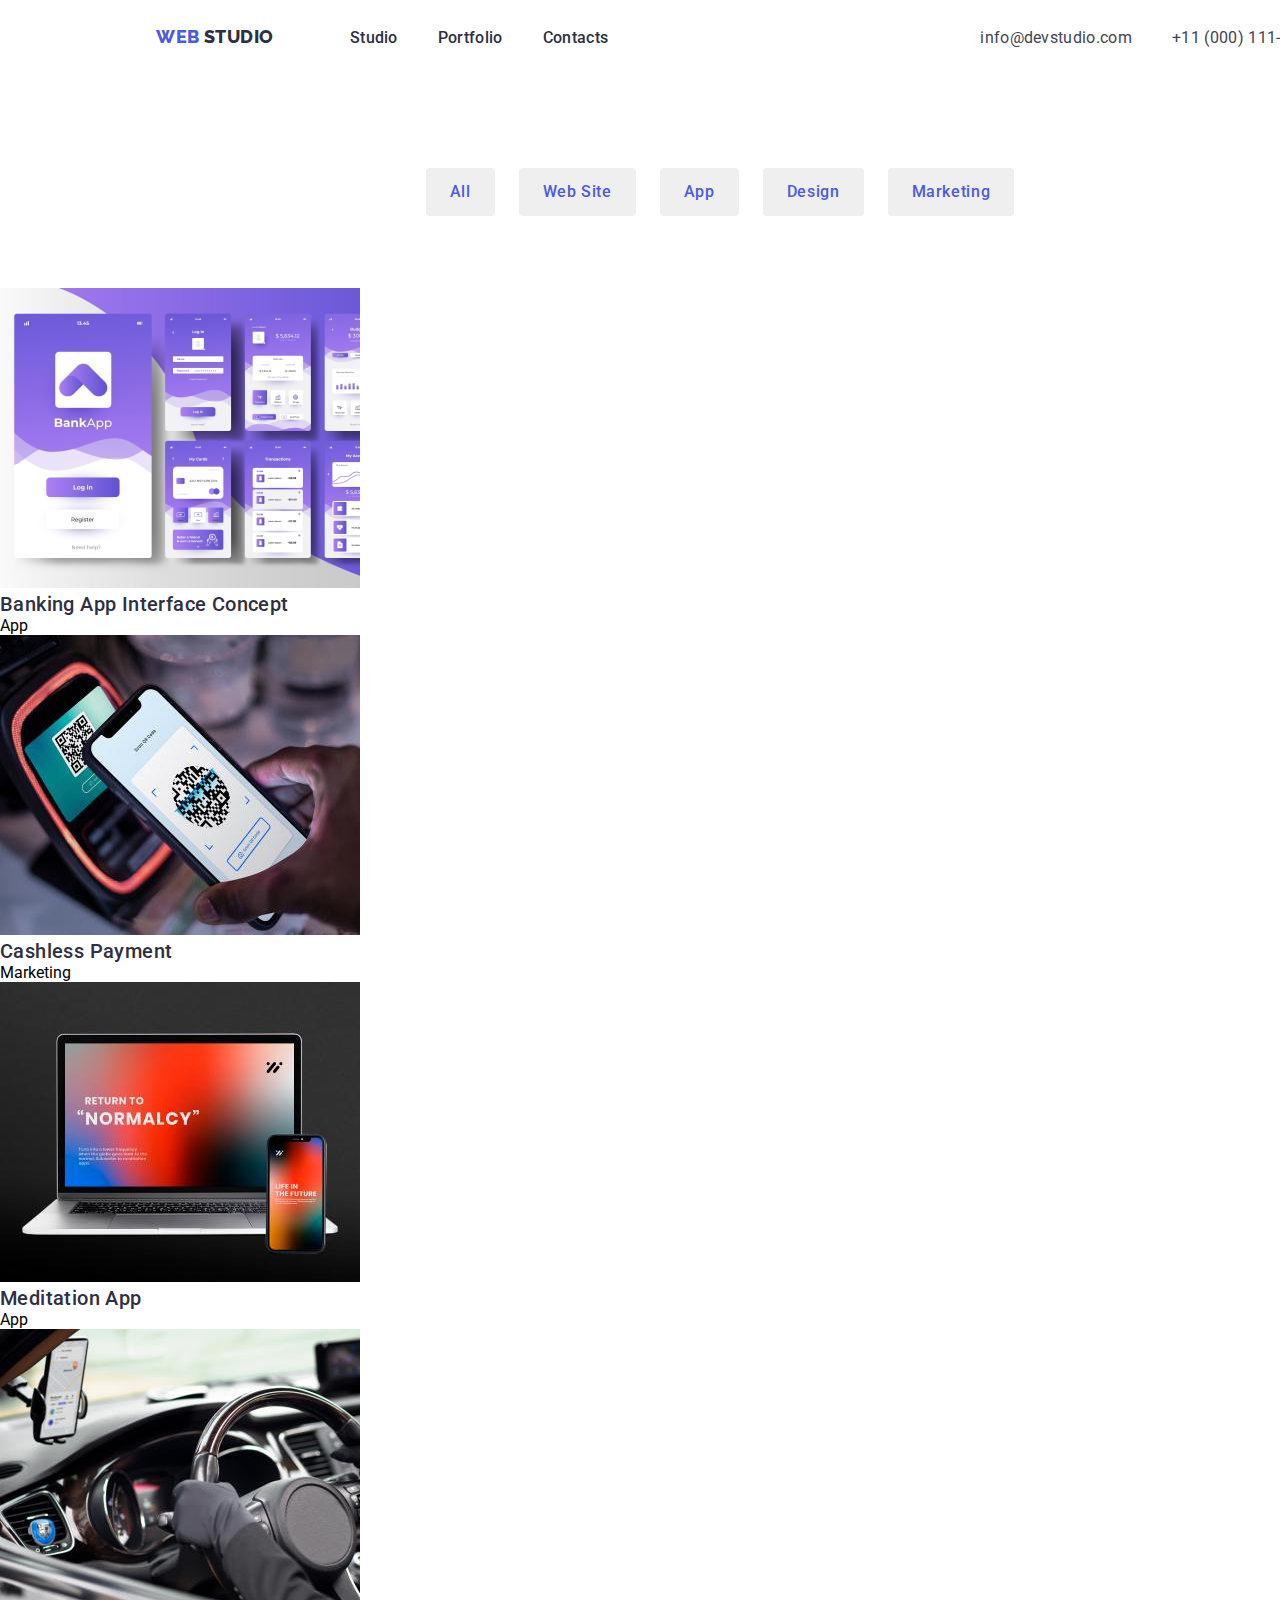
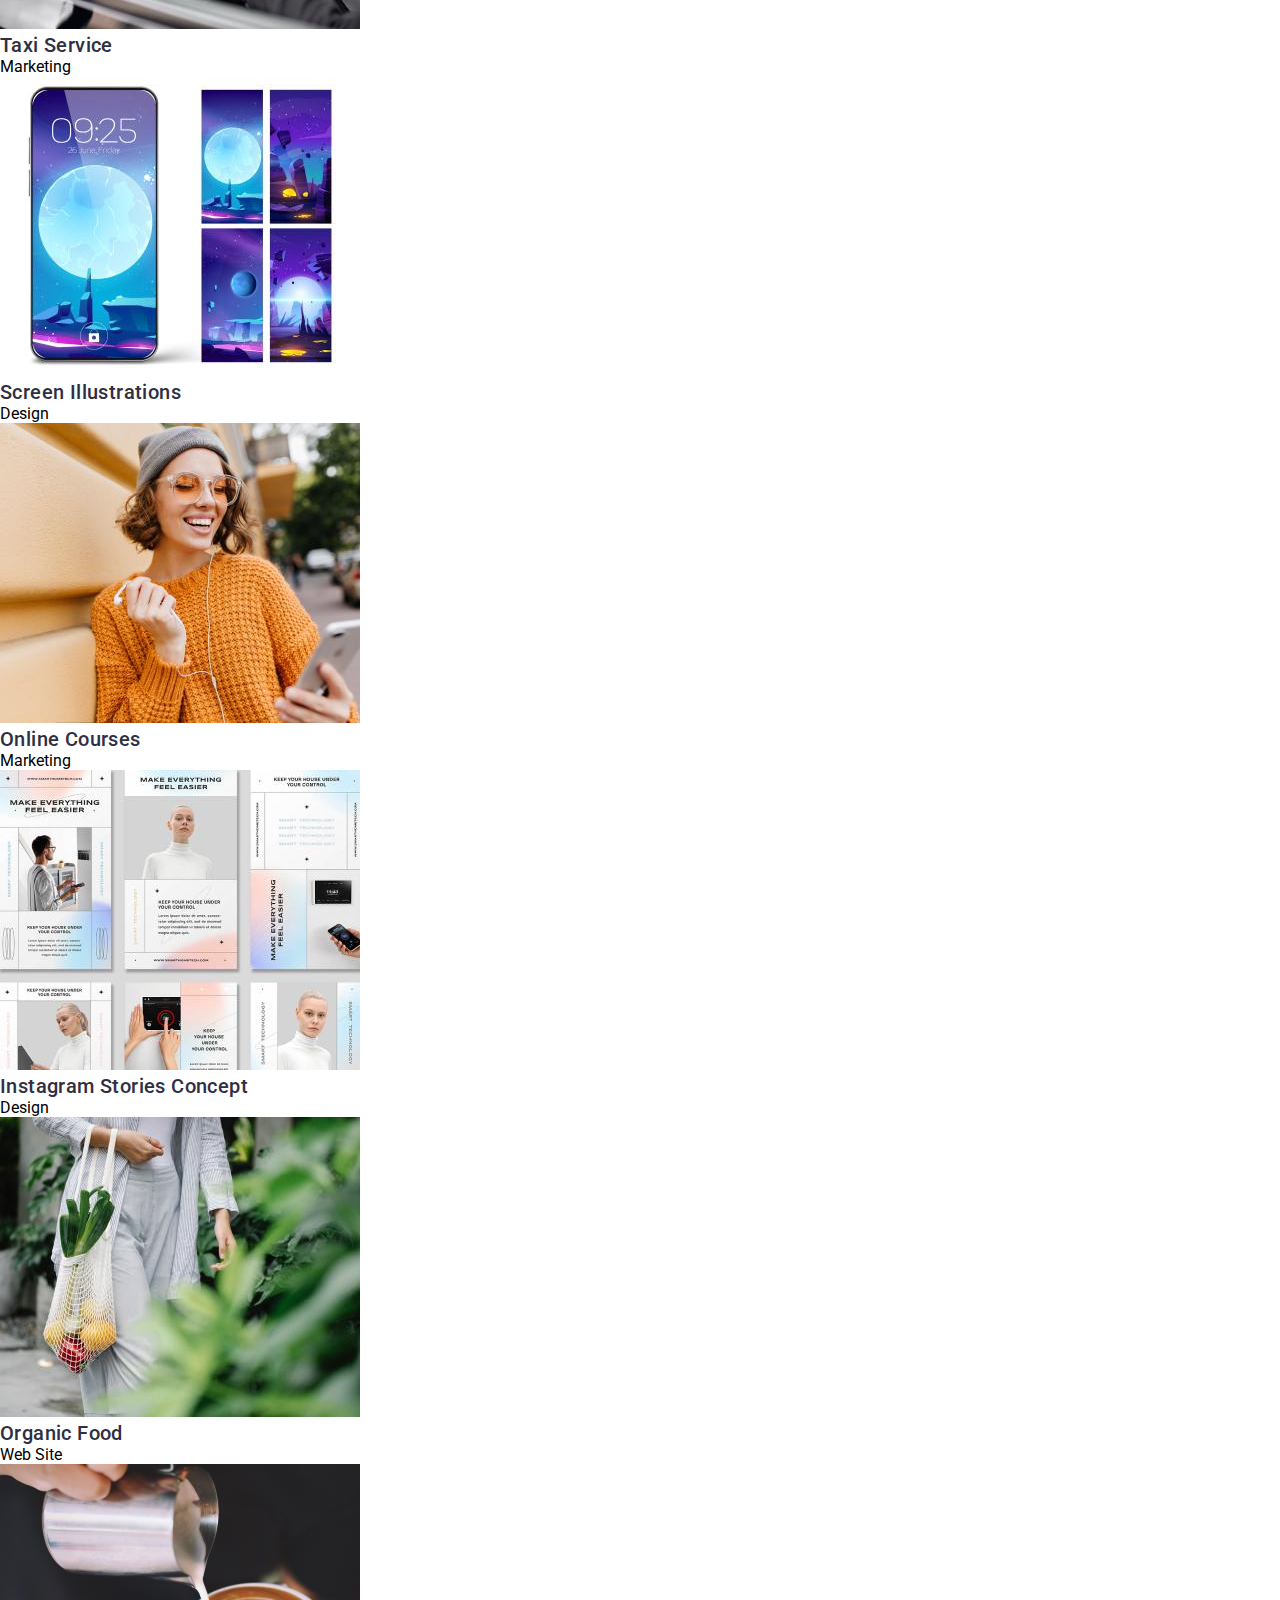
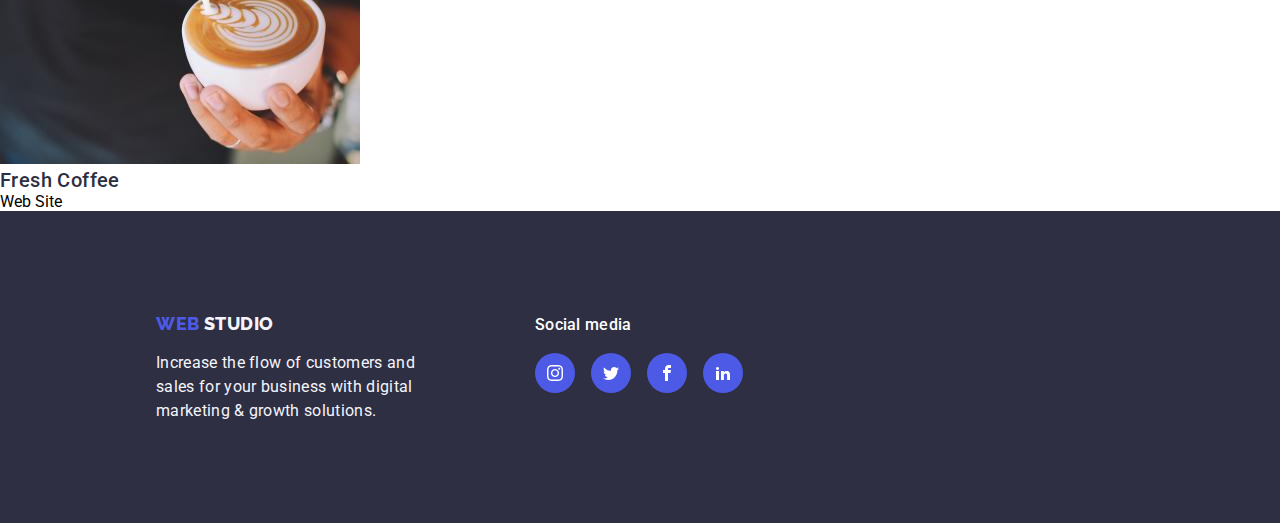
==== portfolio.html @ cc6b2a75 "portfolio" ====
<!DOCTYPE html>
<html lang="en">
  <head>
    <meta charset="UTF-8" />
    <meta name="viewport" content="width=device-width, initial-scale=1.0" />
    <title>Portfolio</title>
    <link
      rel="stylesheet"
      href="node_modules/modern-normalize/modern-normalize.css"
    />
    <link rel="stylesheet" href="./css/styles.css" />
    <link rel="preconnect" href="https://fonts.googleapis.com" />
    <link rel="preconnect" href="https://fonts.gstatic.com" crossorigin />
    <link
      href="https://fonts.googleapis.com/css2?family=Raleway:wght@400;800&family=Roboto:wght@400;500&display=swap"
      rel="stylesheet"
    />
  </head>

  <body>
    <header class="navigation">
      <a class="logo" href="/index.html"
        ><span class="logo-web">WEB</span>
        <span class="logo-studio">STUDIO</span></a
      >

      <nav class="header-link">
        <!-- Navigation to other pages -->
        <ul class="pages">
          <li><a class="pages-link" href="/studio">Studio</a></li>
          <li><a class="pages-link" href="/portfolio">Portfolio</a></li>
          <li><a class="pages-link" href="/contacts">Contacts</a></li>
        </ul>

        <!-- Contact details -->
        <ul class="contact">
          <li class="details">
            <a class="contact-details" href="mailto:info@devstudio.com"
              >info@devstudio.com</a
            >
          </li>
          <li class="details">
            <a class="contact-details" href="tel:+110001111111"
              >+11 (000) 111-11-11</a
            >
          </li>
        </ul>
      </nav>
    </header>

    <!-- End of Header -->
    <main>
      <section class="navigation-buttons">
        <button class="portfolio-button" type="button">All</button>
        <button class="portfolio-button" type="button">Web Site</button>
        <button class="portfolio-button" type="button">App</button>
        <button class="portfolio-button" type="button">Design</button>
        <button class="portfolio-button" type="button">Marketing</button>
      </section>

      <section class="project-cards">
        <ul class="project-list>
            <li>
            <img
              src="images/optimized/portfolio/banking-app.jpg"
              alt="Cashless Payment"
              width="360"
              height="300"
            />
            <div>
            </div>
          </li>

            <li>
            <img
              src="images/optimized/portfolio/banking-app.jpg"
              alt="Banking App Interface Concept"
              width="360"
              height="300"
            />
            <div>
              <h4>Banking App Interface Concept</h4>
              <p>App</p>
            </div>
          </li>

   

          <li>
            <img
              src="images/optimized/portfolio/cashless-payment.jpg"
              alt="Cashless Payment"
              width="360"
              height="300"
            />
            <div>
              <h4>Cashless Payment</h4>
              <p>Marketing</p>
            </div>
          </li>

          <li>
            <img
              src="images/optimized/portfolio/meditation-app.jpg"
              alt="Meditation App"
              width="360"
              height="300"
            />
            <div>
              <h4>Meditation App</h4>
              <p>App</p>
            </div>
          </li>

          <li>
            <img
              src="images/optimized/portfolio/taxi-service.jpg"
              alt="Taxi Service"
              width="360"
              height="300"
            />
            <div>
              <h4>Taxi Service</h4>
              <p>Marketing</p>
            </div>
          </li>

          <li>
            <img
              src="images/optimized/portfolio/screen-illustrations.jpg"
              alt="Screen Illustrations"
              width="360"
              height="300"
            />
            <div>
              <h4>Screen Illustrations</h4>
              <p>Design</p>
            </div>
          </li>

          <li>
            <img
              src="images/optimized/portfolio/online-courses.jpg"
              alt="Online Courses"
              width="360"
              height="300"
            />
            <div>
              <h4>Online Courses</h4>
              <p>Marketing</p>
            </div>
          </li>

          <li>
            <img
              src="images/optimized/portfolio/instagram-stories-concept.jpg"
              alt="Instagram Stories Concept"
              width="360"
              height="300"
            />
            <div>
              <h4>Instagram Stories Concept</h4>
              <p>Design</p>
            </div>
          </li>

          <li>
            <img
              src="images/optimized/portfolio/organic-food.jpg"
              alt="Organic Food"
              width="360"
              height="300"
            />
            <div>
              <h4>Organic Food</h4>
              <p>Web Site</p>
            </div>
          </li>

          <li>
            <img
              src="images/optimized/portfolio/fresh-coffee.jpg"
              alt="Fresh Coffee"
              width="360"
              height="300"
            />
            <div>
              <h4>Fresh Coffee</h4>
              <p>Web Site</p>
            </div>
          </li>
        </ul>

        <div></div>
      </section>
    </main>

    <!-- common page footer -->
    <footer class="footer">
      <div class="footer-text">
        <div class="left-footer">
          <a href="#"
            ><span class="logo-web">WEB</span>
            <span class="footer-logo-studio-footer">STUDIO</span></a
          >

          <p>
            Increase the flow of customers and <br />
            sales for your business with digital<br />
            marketing & growth solutions.
          </p>
        </div>

        <div class="right-footer">
          <p>Social media</p>
          <div class="footer-socials">
            <div class="icon-container icon-container-footer">
              <svg
                width="16"
                height="16"
                class="icon icon-socials icon-instagram1"
              >
                <use xlink:href="images/icons.svg#icon-instagram1"></use>
              </svg>
            </div>

            <div class="icon-container icon-container-footer">
              <svg
                width="16"
                height="16"
                class="icon icon-socials icon-twitter"
              >
                <use xlink:href="images/icons.svg#icon-twitter"></use>
              </svg>
            </div>

            <div class="icon-container icon-container-footer">
              <svg
                width="16"
                height="16"
                class="icon icon-socials icon-facebook"
              >
                <use xlink:href="images/icons.svg#icon-facebook"></use>
              </svg>
            </div>

            <div class="icon-container icon-container-footer">
              <svg
                width="16"
                height="16"
                class="icon icon-socials icon-linkedin2"
              >
                <use xlink:href="images/icons.svg#icon-linkedin2"></use>
              </svg>
            </div>
          </div>
        </div>
      </div>
    </footer>
  </body>
</html>
---- css/styles.css ----
:root {
  --primary-brand: #4d5ae5;
  --pressed-state: #404bbf;
  --dark: #2e2f42;
  --success: #31d0aa;
  --text: #434455;
  --subtle-text: #434455;
  --accent: #e7e9fc;
  --light: #f4f4fd;
  --modal-overlay: rgba(46, 47, 66, 0.4);
  --hero-background: rgba(46, 47, 66, 0.7);
  --white-background: #ffffff;
  --modal-background: rgba(46, 47, 66, 0.4);
  --iris: #4d5ae5;
  --ocean: #404bbf;
  --navy-blue: #2e2f42;
  --green: #31d0aa;
  --slate: #434455;
  --light-slate: #434455;
  --cornflower: #e7e9fc;
  --cloud: #f4f4fd;
  --navy-blue-modal: rgba(46, 47, 66, 0.4);
  --grey: rgba(46, 47, 66, 0.7);
  --white: #ffffff;
  --dairy: rgba(46, 47, 66, 0.4);
}

/* GENERAL */
* {
  box-sizing: border-box;
  margin: 0;
  padding: 0;
}

body {
  font-family: "railway", "roboto";
  min-width: 1440px;
  min-height: 2592px;
}

a {
  text-decoration: none;
}

h2 {
  color: var(--navy-blue);
  /* Header 2 */
  font-family: Roboto;
  font-size: 36px;
  font-style: normal;
  font-weight: 700;
  line-height: 40px; /* 111.111% */
  letter-spacing: 0.72px;
  text-transform: capitalize;
  text-align: center;
}
/* END OF GENERAL */

/* START OF NAV BAR */

.logo-web {
  color: var(--iris);
  font-family: Raleway;
  font-size: 18px;
  font-style: normal;
  font-weight: 800;
  line-height: 21px; /* 116.667% */
  letter-spacing: 0.54px;
  text-transform: uppercase;
}

.logo-studio {
  color: var(--navy-blue);
  font-family: Raleway;
  font-size: 18px;
  font-style: normal;
  font-weight: 800;
  line-height: 21px; /* 116.667% */
  letter-spacing: 0.54px;
  text-transform: uppercase;
}

ul {
  list-style-type: none;
}
.pages-link {
  color: var(--navy-blue);
  /* Body Medium */
  font-family: Roboto;
  font-size: 16px;
  font-style: normal;
  font-weight: 500;
  line-height: 24px; /* 150% */
  letter-spacing: 0.32px;
  padding-left: 0;
}

.contact-details {
  color: var(--slate);
  /* Body */
  font-family: Roboto;
  font-size: 16px;
  font-style: normal;
  font-weight: 400;
  line-height: 24px; /* 150% */
  letter-spacing: 0.32px;
}

.pages-link:active,
.pages-link:hover {
  color: var(--ocean);
}

.contact-details:hover {
  color: var(--ocean);
}

.navigation {
  display: flex;
  height: 72px;
  align-items: baseline;
}

.header-link {
  display: flex;
  flex-direction: row;
}
.pages {
  display: flex;
  flex-direction: row;
}

.contact {
  display: flex;
  flex-direction: row;
}

.logo {
  margin: 25.5px 76px 25.5px 156px;
}

.pages-link {
  padding-right: 40px;
}

.contact {
  margin-left: 332px;
}

.contact-details {
  padding-right: 40px;
}
/* END OF NAV BAR */

/* START OF HERO SECTION */
.hero {
  background-color: var(--navy-blue);
  display: flex;
  width: 1440px;
  height: 600px;
  position: relative;
}

.hero-slogan {
  margin: 188px auto 292px;
  height: 120px;
  max-width: 496px;
}
h1 {
  color: var(--white);
  text-align: center;
  /* Header 1 */
  font-family: Roboto;
  font-size: 56px;
  font-style: normal;
  font-weight: 700;
  line-height: 60px; /* 107.143% */
  letter-spacing: 1.12px;
}

.order-btn {
  border-radius: 4px;
  background: var(--iris);
  box-shadow: 0px 4px 4px 0px rgba(0, 0, 0, 0.15);
  color: var(--white);
  padding: 16px 32px;

  /* Button Text */
  font-family: Roboto;
  font-size: 16px;
  font-style: normal;
  font-weight: 500;
  line-height: 24px; /* 150% */
  letter-spacing: 0.64px;
  position: absolute;
  width: 180px;
  margin: 356px 635px 188px;
}

.order-btn:hover {
  background-color: var(--ocean);
  cursor: pointer;
}
/* END OF HERO SECTION */

/* START OF VALUES SECTION */
.values li {
  color: var(--navy-blue);
  /* Header 3 */
  font-family: Roboto;
  font-size: 20px;
  font-style: normal;
  font-weight: 500;
  line-height: 24px; /* 120% */
  letter-spacing: 0.4px;
  padding: 0;
}

.values p {
  color: var(--slate);
  /* Body */
  font-family: Roboto;
  font-size: 16px;
  font-style: normal;
  font-weight: 400;
  line-height: 24px; /* 150% */
  letter-spacing: 0.32px;
}
.values {
  display: flex;
  flex-direction: row;
  gap: 24px;
  margin: 120px 156px 120px 156px;
}

.main-content {
  width: 1440px;
}
.values-card-1 {
  width: 264px;
  height: 104px;
}

.values-card-2 {
  width: 264px;
  height: 104px;
}

.values-card-3 {
  width: 264px;
  height: 104px;
}

.values-card-4 {
  width: 264px;
  height: 104px;
}

.values h3 {
  margin-bottom: 8px;
}
.values-icon {
  background-color: var(--cloud);
  display: flex;
  justify-content: center;
  padding-top: 24px;
  padding-bottom: 24px;
  margin-bottom: 8px;
}
/* END OF VALUES SECTION */

/* START OF WHAT ARE WE DOING */
.what-we-do {
  padding-top: 120px;
}

.function {
  display: flex;
  margin: 72px 156px 120px 156px;
  gap: 24px;
}

/* START OF TEAM SECTION */
h4 {
  color: var(--navy-blue);
  /* Header 3 */
  font-family: Roboto;
  font-size: 20px;
  font-style: normal;
  font-weight: 500;
  line-height: 24px; /* 120% */
  letter-spacing: 0.4px;
}

.team-list p {
  color: var(--slate);
  /* Body */
  font-family: Roboto;
  font-size: 16px;
  font-style: normal;
  font-weight: 400;
  line-height: 24px; /* 150% */
  letter-spacing: 0.32px;
}

.team {
  background-color: var(--cloud);
  max-width: 1440px;
  padding-bottom: 120px;
}

.team > .team-sub-title {
  display: flex;
  padding-top: 120px;
  padding-bottom: 72px;
  padding-left: 639px;
  align-items: baseline;
}

.team-card-1 {
  display: inline-flex;
  padding-bottom: 0px;
  flex-direction: column;
  justify-content: center;
  align-items: center;
  gap: 8px;
  padding-bottom: 32px;

  border-radius: 0px 0px 4px 4px;
  background: var(--white);
  box-shadow: 0px 2px 1px 0px rgba(46, 47, 66, 0.08),
    0px 1px 1px 0px rgba(46, 47, 66, 0.16),
    0px 1px 6px 0px rgba(46, 47, 66, 0.08);
  margin-left: 156px;
  margin-right: 24px;
}

.team-card-2 {
  display: inline-flex;
  padding-bottom: 0px;
  flex-direction: column;
  justify-content: center;
  align-items: center;
  gap: 8px;

  border-radius: 0px 0px 4px 4px;
  background: var(--white);
  box-shadow: 0px 2px 1px 0px rgba(46, 47, 66, 0.08),
    0px 1px 1px 0px rgba(46, 47, 66, 0.16),
    0px 1px 6px 0px rgba(46, 47, 66, 0.08);
  margin-right: 24px;
  padding-bottom: 32px;
}
.team-card-3 {
  display: inline-flex;
  padding-bottom: 0px;
  flex-direction: column;
  justify-content: center;
  align-items: center;
  gap: 8px;

  border-radius: 0 0 4px 4px;
  background-color: var(--white);
  box-shadow: 0 2px 1px 0px rgba(46, 47, 66, 0.08),
    0px 1px 1px 0px rgba(46, 47, 66, 0.16),
    0px 1px 6px 0px rgba(46, 47, 66, 0.08);
  margin-right: 24px;
  padding-bottom: 32px;
}
.team-card-4 {
  display: inline-flex;
  padding-bottom: 0px;
  flex-direction: column;
  justify-content: center;
  align-items: center;
  gap: 8px;

  border-radius: 0px 0px 4px 4px;
  background: var(--white);
  box-shadow: 0px 2px 1px 0px rgba(46, 47, 66, 0.08),
    0px 1px 1px 0px rgba(46, 47, 66, 0.16),
    0px 1px 6px 0px rgba(46, 47, 66, 0.08);
  padding-bottom: 32px;
}

.team-socials {
  display: flex;
  gap: 24px;
}
.icon-container {
  background-color: var(--iris);
  width: 40px;
  height: 40px;
  border-radius: 50%;
  display: flex;
  align-items: center;
  justify-content: center;
}

.team h4 {
  padding-top: 32px;
}
.icon-socials {
  fill: white;
}
/* END OF TEAM SECTION */

/* START OF CUSTOMER SECTION */

.customers {
  max-width: 1440px;
}

.customers h2 {
  padding: 120px 628px 72px 629px;
}

.customer-icons {
  display: flex;
  gap: 24px;
  flex-direction: row;
  margin: 0 156px 120px;
}

/* END OF CUSTOMER SECTION */

/* START OF FOOTER SECTION */
.footer {
  background-color: var(--navy-blue);
  width: 1440px;
  height: 312px;
  display: flex;
}

.footer-logo-studio-footer {
  color: var(--cloud);
  font-family: Raleway;
  font-size: 18px;
  font-style: normal;
  font-weight: 800;
  line-height: 21px; /* 116.667% */
  letter-spacing: 0.54px;
  text-transform: uppercase;
}

.footer p {
  color: var(--cloud);
  /* Body */
  font-family: Roboto;
  font-size: 16px;
  font-style: normal;
  font-weight: 400;
  line-height: 24px; /* 150% */
  letter-spacing: 0.32px;
}

.footer-text {
  padding-top: 101.5px;
  padding-left: 156px;
  display: flex;
}

.left-footer p {
  margin-top: 17.5px;
}

.right-footer {
  margin-left: 120px;
}

.right-footer > p {
  color: var(--white);

  /* Body Medium */
  font-family: Roboto;
  font-size: 16px;
  font-style: normal;
  font-weight: 500;
  line-height: 24px; /* 150% */
  letter-spacing: 0.32px;

  margin-bottom: 16px;
}

.footer-socials {
  display: flex;
  gap: 16px;
}
/* END OF FOOTER SECTION */

/* PORTFOLIO PAGE */

/* BUTTONS SECTION */

.navigation-buttons{
  width: 1440px;
  display: flex;
  justify-content: center;
  gap:24px;
  padding-top:96px;
  margin-bottom:72px;
  

}
.portfolio-button {

  padding: 12px 24px;
  border-radius: 4px;
  border: 1px solid var(--cornflower)
  background: var(--cloud);

color: var(--iris);
text-align: center;

/* Button Text */
font-family: Roboto;
font-size: 16px;
font-style: normal;
font-weight: 500;
line-height: 24px; /* 150% */
letter-spacing: 0.64px;

}

/* PROJECT CARDS SECTION */

.project-cards {
  display: flex;
  flex-direction: row;
}
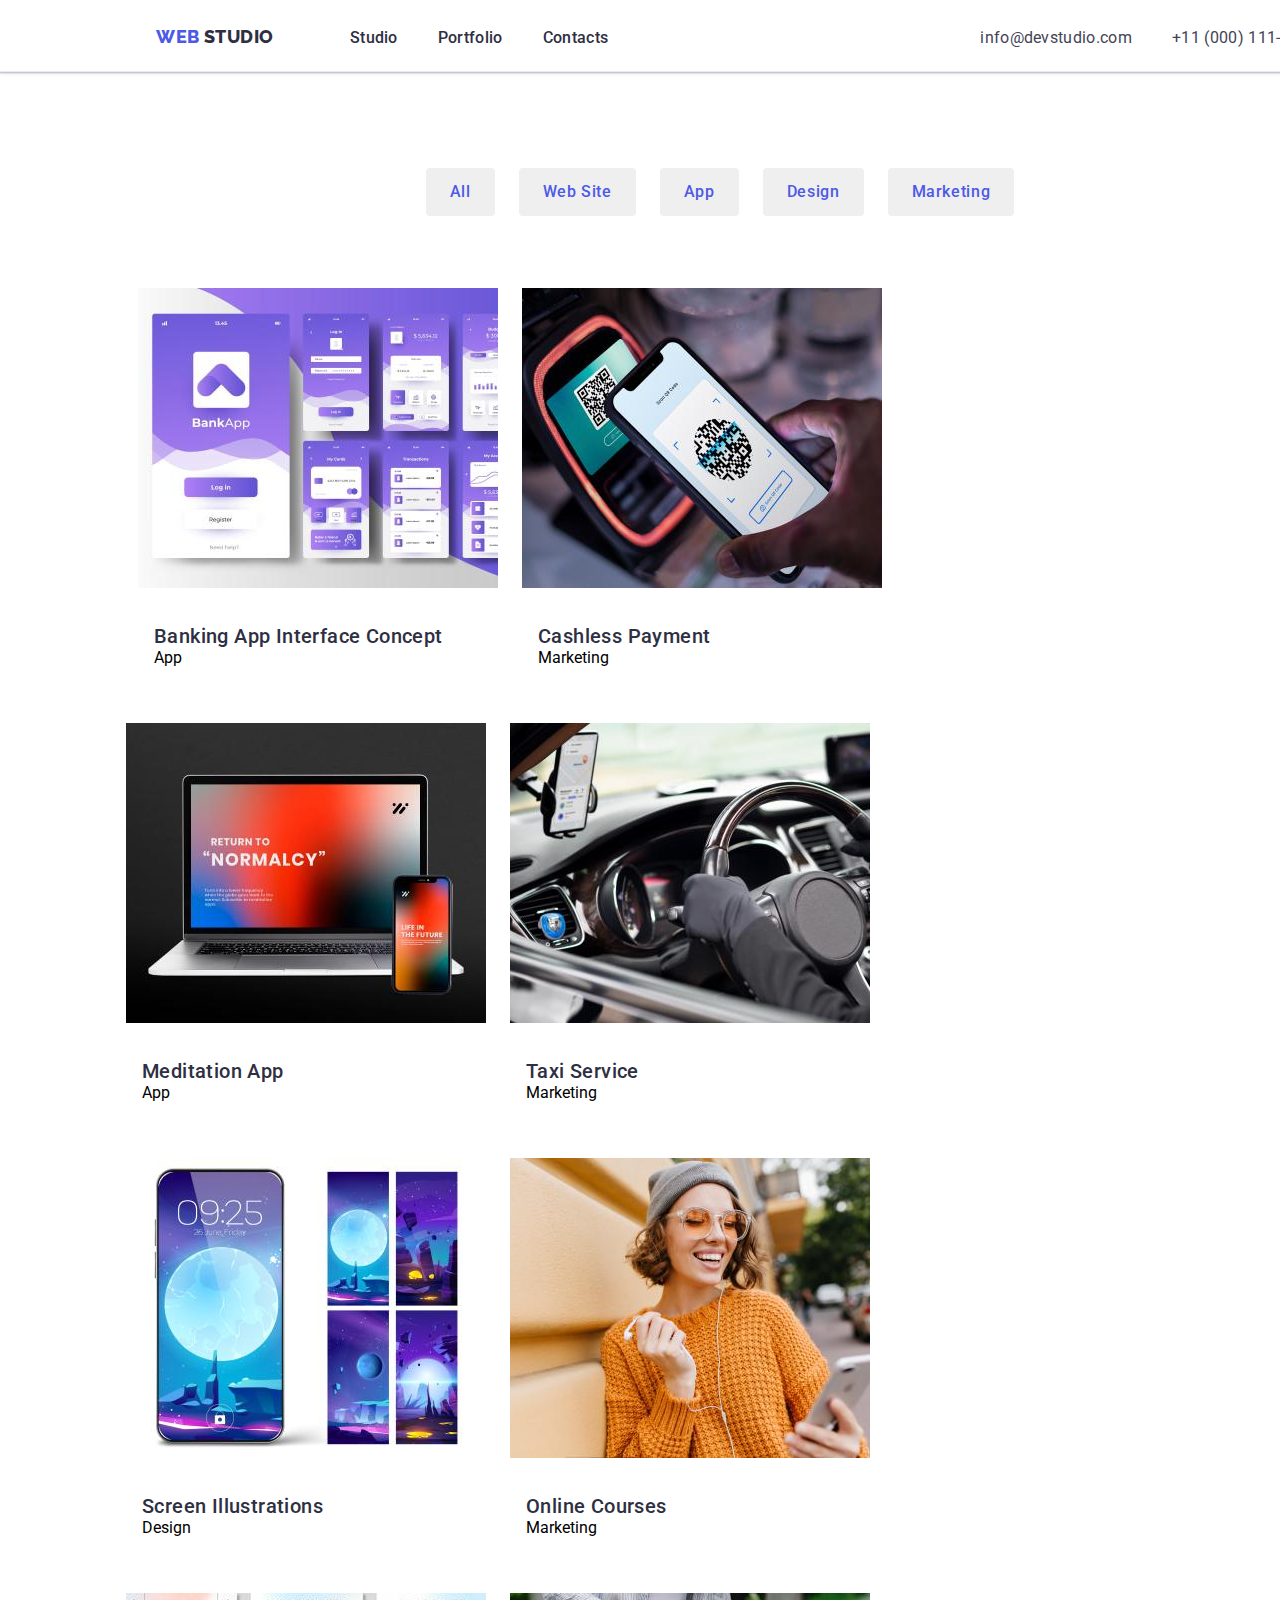
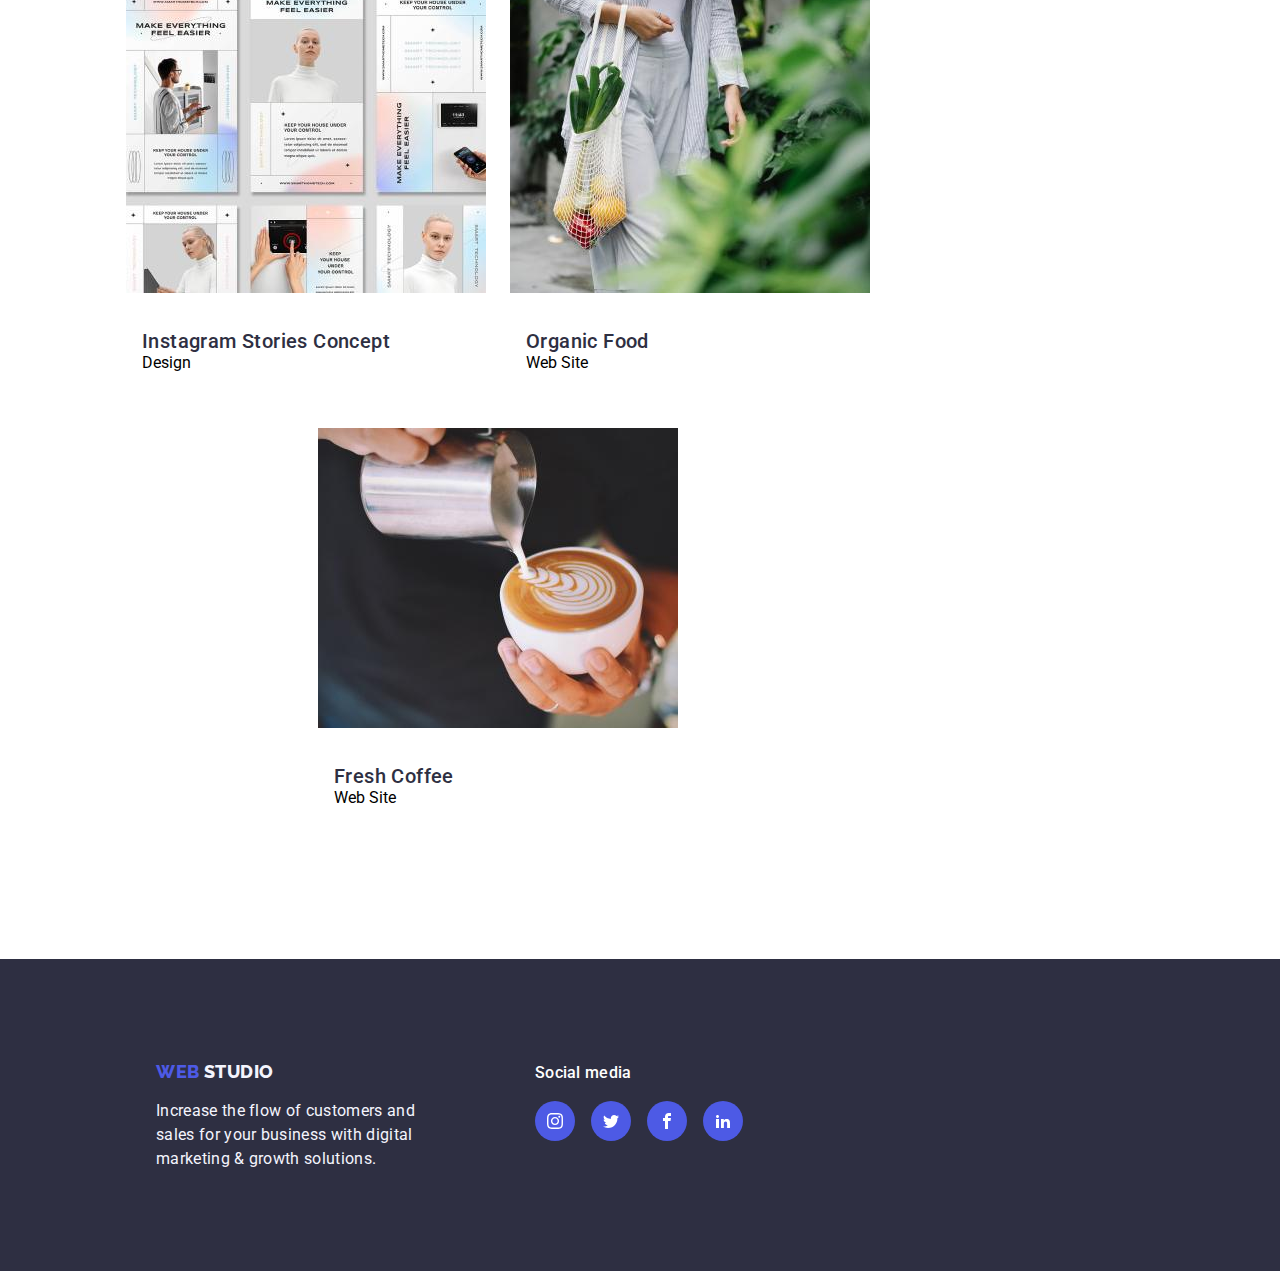
==== commit 41c5ae38: "hw4 for submission" ====
--- a/portfolio.html
+++ b/portfolio.html
@@ -78,7 +78,7 @@
               width="360"
               height="300"
             />
-            <div>
+            <div class="project-caption">
               <h4>Banking App Interface Concept</h4>
               <p>App</p>
             </div>
@@ -93,7 +93,7 @@
               width="360"
               height="300"
             />
-            <div>
+            <div class="project-caption">
               <h4>Cashless Payment</h4>
               <p>Marketing</p>
             </div>
@@ -106,7 +106,7 @@
               width="360"
               height="300"
             />
-            <div>
+            <div class="project-caption">
               <h4>Meditation App</h4>
               <p>App</p>
             </div>
@@ -119,7 +119,7 @@
               width="360"
               height="300"
             />
-            <div>
+            <div class="project-caption">
               <h4>Taxi Service</h4>
               <p>Marketing</p>
             </div>
@@ -132,7 +132,7 @@
               width="360"
               height="300"
             />
-            <div>
+            <div class="project-caption">
               <h4>Screen Illustrations</h4>
               <p>Design</p>
             </div>
@@ -145,7 +145,7 @@
               width="360"
               height="300"
             />
-            <div>
+            <div class="project-caption">
               <h4>Online Courses</h4>
               <p>Marketing</p>
             </div>
@@ -158,7 +158,7 @@
               width="360"
               height="300"
             />
-            <div>
+            <div class="project-caption">
               <h4>Instagram Stories Concept</h4>
               <p>Design</p>
             </div>
@@ -171,7 +171,7 @@
               width="360"
               height="300"
             />
-            <div>
+            <div class="project-caption">
               <h4>Organic Food</h4>
               <p>Web Site</p>
             </div>
@@ -184,14 +184,13 @@
               width="360"
               height="300"
             />
-            <div>
+            <div class="project-caption">
               <h4>Fresh Coffee</h4>
               <p>Web Site</p>
             </div>
           </li>
         </ul>
 
-        <div></div>
       </section>
     </main>
 
--- a/css/styles.css
+++ b/css/styles.css
@@ -116,9 +116,13 @@
 }
 
 .navigation {
+  width:1440px;
   display: flex;
   height: 72px;
   align-items: baseline;
+  border-bottom: 1px solid var(--cornflower);
+background: var(--white);
+box-shadow: 0px 1px 6px 0px rgba(46, 47, 66, 0.08), 0px 1px 1px 0px rgba(46, 47, 66, 0.16), 0px 2px 1px 0px rgba(46, 47, 66, 0.08);
 }
 
 .header-link {
@@ -159,6 +163,7 @@
   width: 1440px;
   height: 600px;
   position: relative;
+  background-image:url("/images/optimized/hero-image-optimized.jpg")
 }
 
 .hero-slogan {
@@ -422,6 +427,10 @@
   margin: 0 156px 120px;
 }
 
+.icon-client{
+  border:1px solid hsla(235, 5%, 58%, 1);
+}
+
 /* END OF CUSTOMER SECTION */
 
 /* START OF FOOTER SECTION */
@@ -519,14 +528,52 @@
 font-weight: 500;
 line-height: 24px; /* 150% */
 letter-spacing: 0.64px;
+}
+
+.portfolio-button:hover, .portfolio-button:focus {
+border-radius: 4px;
+background: var(--ocean);
+box-shadow: 0px 2px 2px 0px rgba(0, 0, 0, 0.12), 0px 2px 1px 0px rgba(0, 0, 0, 0.08), 0px 3px 1px 0px rgba(0, 0, 0, 0.10);
+
+color: var(--white);
+text-align: center;
+
+/* Button Text */
+font-family: Roboto;
+font-size: 16px;
+font-style: normal;
+font-weight: 500;
+line-height: 24px; /* 150% */
+letter-spacing: 0.64px;
+cursor:pointer;
 
 }
 
 /* PROJECT CARDS SECTION */
 
-.project-cards {
+
+
+.project-cards ul {
   display: flex;
   flex-direction: row;
-}
-
-
+  flex-wrap: wrap;
+  width: 80%;
+  gap: 24px;
+  justify-content: center;
+  margin-bottom:120px;
+  padding-right:156px;
+}
+
+.project-caption{
+  padding-left:16px;
+  margin-top:32px;
+  margin-bottom:32px;
+}
+
+.project-cards li:hover{
+border: 1px solid var(--cloud);
+background: var(--white);
+box-shadow: 0px 2px 1px 0px rgba(46, 47, 66, 0.08), 0px 1px 1px 0px rgba(46, 47, 66, 0.16), 0px 1px 6px 0px rgba(46, 47, 66, 0.08);
+cursor:pointer;
+}
+
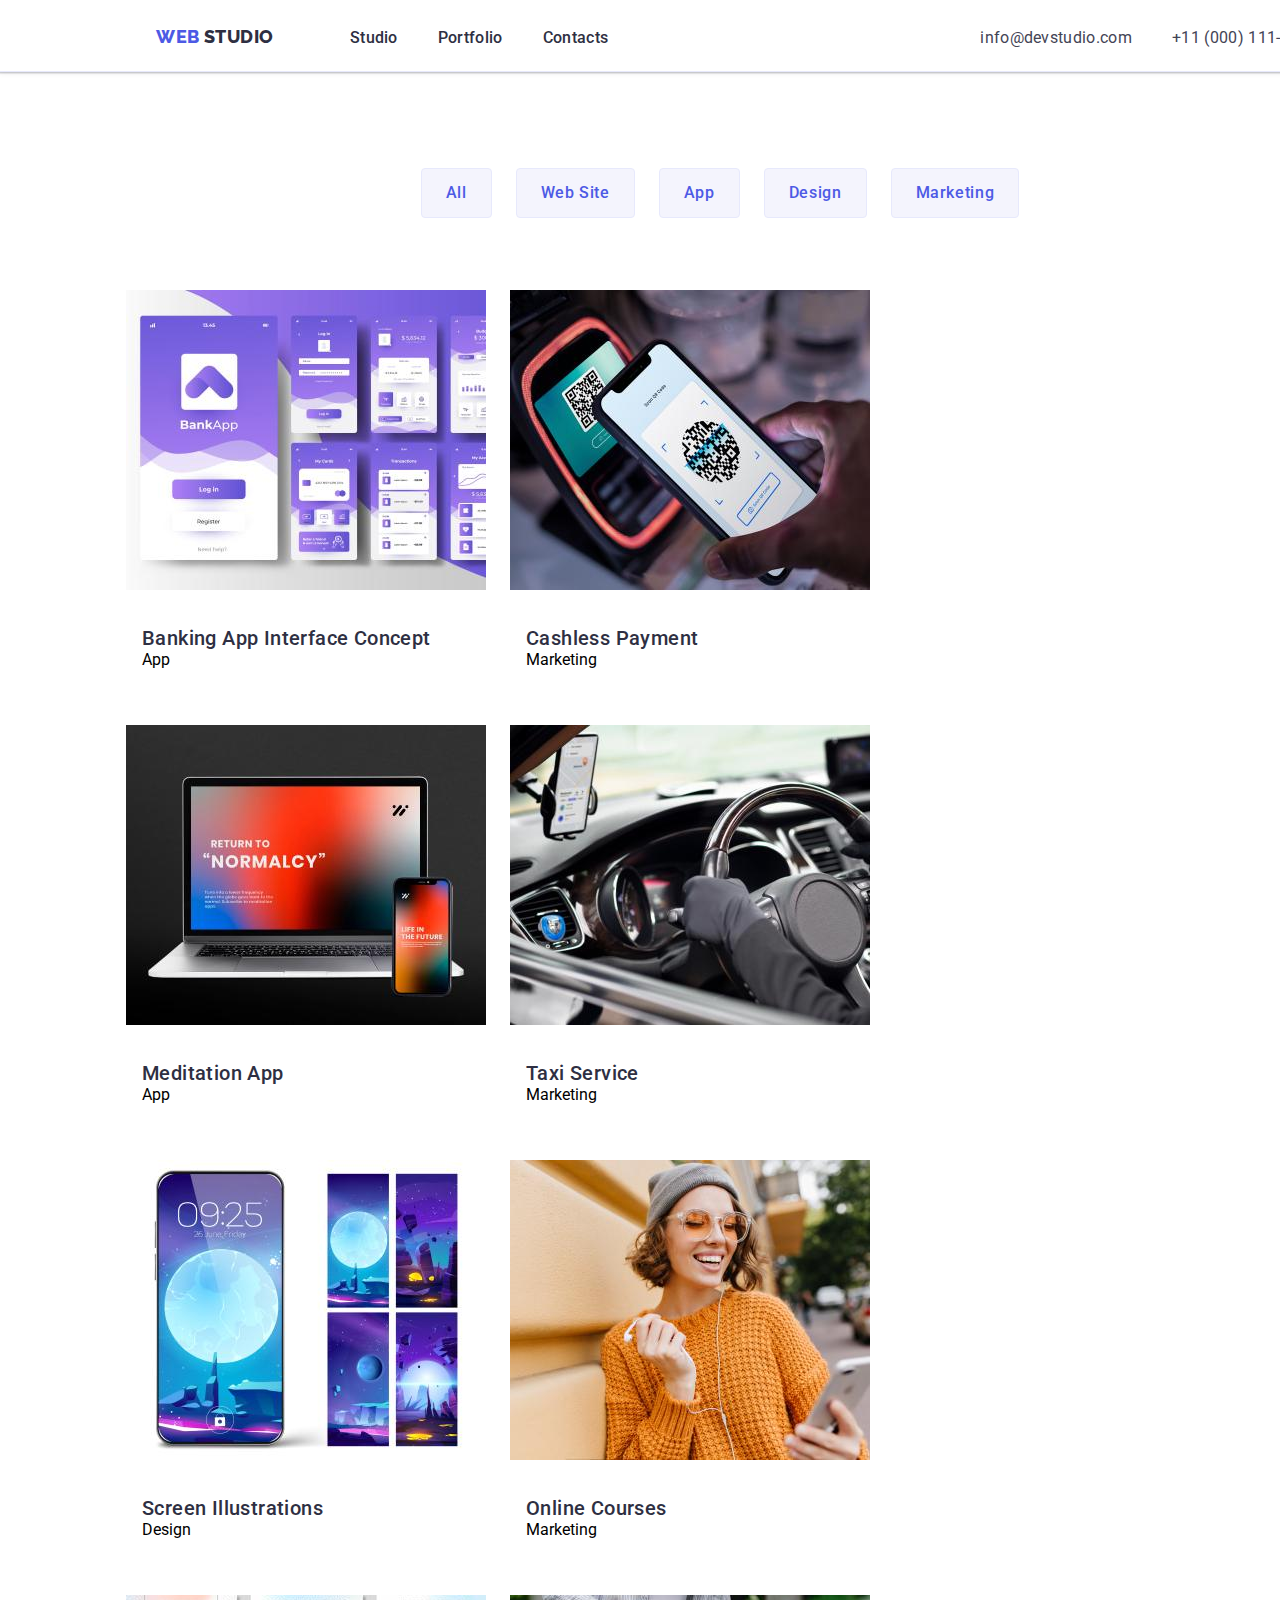
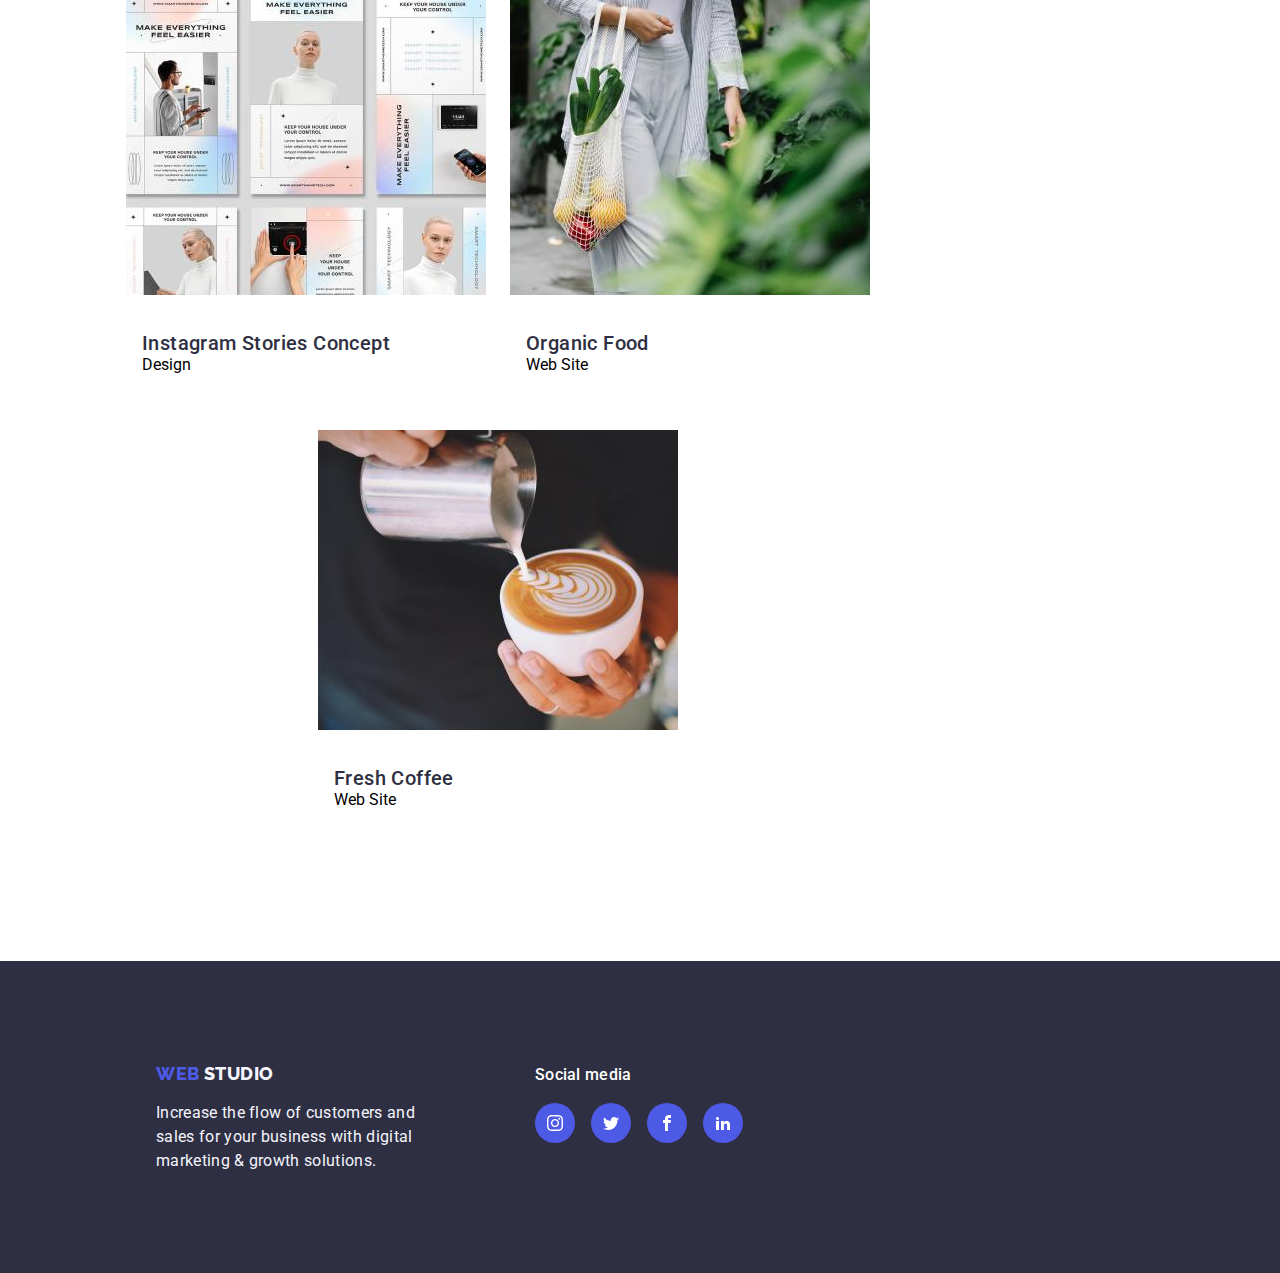
==== commit af5dc30e: "final checking for submission" ====
--- a/portfolio.html
+++ b/portfolio.html
@@ -59,19 +59,8 @@
       </section>
 
       <section class="project-cards">
-        <ul class="project-list>
-            <li>
-            <img
-              src="images/optimized/portfolio/banking-app.jpg"
-              alt="Cashless Payment"
-              width="360"
-              height="300"
-            />
-            <div>
-            </div>
-          </li>
-
-            <li>
+        <ul class="project-list">
+          <li>
             <img
               src="images/optimized/portfolio/banking-app.jpg"
               alt="Banking App Interface Concept"
@@ -84,8 +73,6 @@
             </div>
           </li>
 
-   
-
           <li>
             <img
               src="images/optimized/portfolio/cashless-payment.jpg"
@@ -190,7 +177,6 @@
             </div>
           </li>
         </ul>
-
       </section>
     </main>
 
--- a/css/styles.css
+++ b/css/styles.css
@@ -116,13 +116,15 @@
 }
 
 .navigation {
-  width:1440px;
+  width: 1440px;
   display: flex;
   height: 72px;
   align-items: baseline;
   border-bottom: 1px solid var(--cornflower);
-background: var(--white);
-box-shadow: 0px 1px 6px 0px rgba(46, 47, 66, 0.08), 0px 1px 1px 0px rgba(46, 47, 66, 0.16), 0px 2px 1px 0px rgba(46, 47, 66, 0.08);
+  background: var(--white);
+  box-shadow: 0px 1px 6px 0px rgba(46, 47, 66, 0.08),
+    0px 1px 1px 0px rgba(46, 47, 66, 0.16),
+    0px 2px 1px 0px rgba(46, 47, 66, 0.08);
 }
 
 .header-link {
@@ -163,7 +165,7 @@
   width: 1440px;
   height: 600px;
   position: relative;
-  background-image:url("/images/optimized/hero-image-optimized.jpg")
+  background-image: url("/images/optimized/hero-image-optimized.jpg");
 }
 
 .hero-slogan {
@@ -427,8 +429,8 @@
   margin: 0 156px 120px;
 }
 
-.icon-client{
-  border:1px solid hsla(235, 5%, 58%, 1);
+.icon-client {
+  border: 1px solid hsla(235, 5%, 58%, 1);
 }
 
 /* END OF CUSTOMER SECTION */
@@ -501,57 +503,53 @@
 
 /* BUTTONS SECTION */
 
-.navigation-buttons{
+.navigation-buttons {
   width: 1440px;
   display: flex;
   justify-content: center;
-  gap:24px;
-  padding-top:96px;
-  margin-bottom:72px;
-  
-
+  gap: 24px;
+  padding-top: 96px;
+  margin-bottom: 72px;
 }
 .portfolio-button {
-
   padding: 12px 24px;
   border-radius: 4px;
-  border: 1px solid var(--cornflower)
+  border: 1px solid var(--cornflower);
   background: var(--cloud);
 
-color: var(--iris);
-text-align: center;
-
-/* Button Text */
-font-family: Roboto;
-font-size: 16px;
-font-style: normal;
-font-weight: 500;
-line-height: 24px; /* 150% */
-letter-spacing: 0.64px;
-}
-
-.portfolio-button:hover, .portfolio-button:focus {
-border-radius: 4px;
-background: var(--ocean);
-box-shadow: 0px 2px 2px 0px rgba(0, 0, 0, 0.12), 0px 2px 1px 0px rgba(0, 0, 0, 0.08), 0px 3px 1px 0px rgba(0, 0, 0, 0.10);
-
-color: var(--white);
-text-align: center;
-
-/* Button Text */
-font-family: Roboto;
-font-size: 16px;
-font-style: normal;
-font-weight: 500;
-line-height: 24px; /* 150% */
-letter-spacing: 0.64px;
-cursor:pointer;
-
+  color: var(--iris);
+  text-align: center;
+
+  /* Button Text */
+  font-family: Roboto;
+  font-size: 16px;
+  font-style: normal;
+  font-weight: 500;
+  line-height: 24px; /* 150% */
+  letter-spacing: 0.64px;
+}
+
+.portfolio-button:hover,
+.portfolio-button:focus {
+  border-radius: 4px;
+  background: var(--ocean);
+  box-shadow: 0px 2px 2px 0px rgba(0, 0, 0, 0.12),
+    0px 2px 1px 0px rgba(0, 0, 0, 0.08), 0px 3px 1px 0px rgba(0, 0, 0, 0.1);
+
+  color: var(--white);
+  text-align: center;
+
+  /* Button Text */
+  font-family: Roboto;
+  font-size: 16px;
+  font-style: normal;
+  font-weight: 500;
+  line-height: 24px; /* 150% */
+  letter-spacing: 0.64px;
+  cursor: pointer;
 }
 
 /* PROJECT CARDS SECTION */
-
-
 
 .project-cards ul {
   display: flex;
@@ -560,20 +558,21 @@
   width: 80%;
   gap: 24px;
   justify-content: center;
-  margin-bottom:120px;
-  padding-right:156px;
-}
-
-.project-caption{
-  padding-left:16px;
-  margin-top:32px;
-  margin-bottom:32px;
-}
-
-.project-cards li:hover{
-border: 1px solid var(--cloud);
-background: var(--white);
-box-shadow: 0px 2px 1px 0px rgba(46, 47, 66, 0.08), 0px 1px 1px 0px rgba(46, 47, 66, 0.16), 0px 1px 6px 0px rgba(46, 47, 66, 0.08);
-cursor:pointer;
-}
-
+  margin-bottom: 120px;
+  padding-right: 156px;
+}
+
+.project-caption {
+  padding-left: 16px;
+  margin-top: 32px;
+  margin-bottom: 32px;
+}
+
+.project-cards li:hover {
+  border: 1px solid var(--cloud);
+  background: var(--white);
+  box-shadow: 0px 2px 1px 0px rgba(46, 47, 66, 0.08),
+    0px 1px 1px 0px rgba(46, 47, 66, 0.16),
+    0px 1px 6px 0px rgba(46, 47, 66, 0.08);
+  cursor: pointer;
+}
